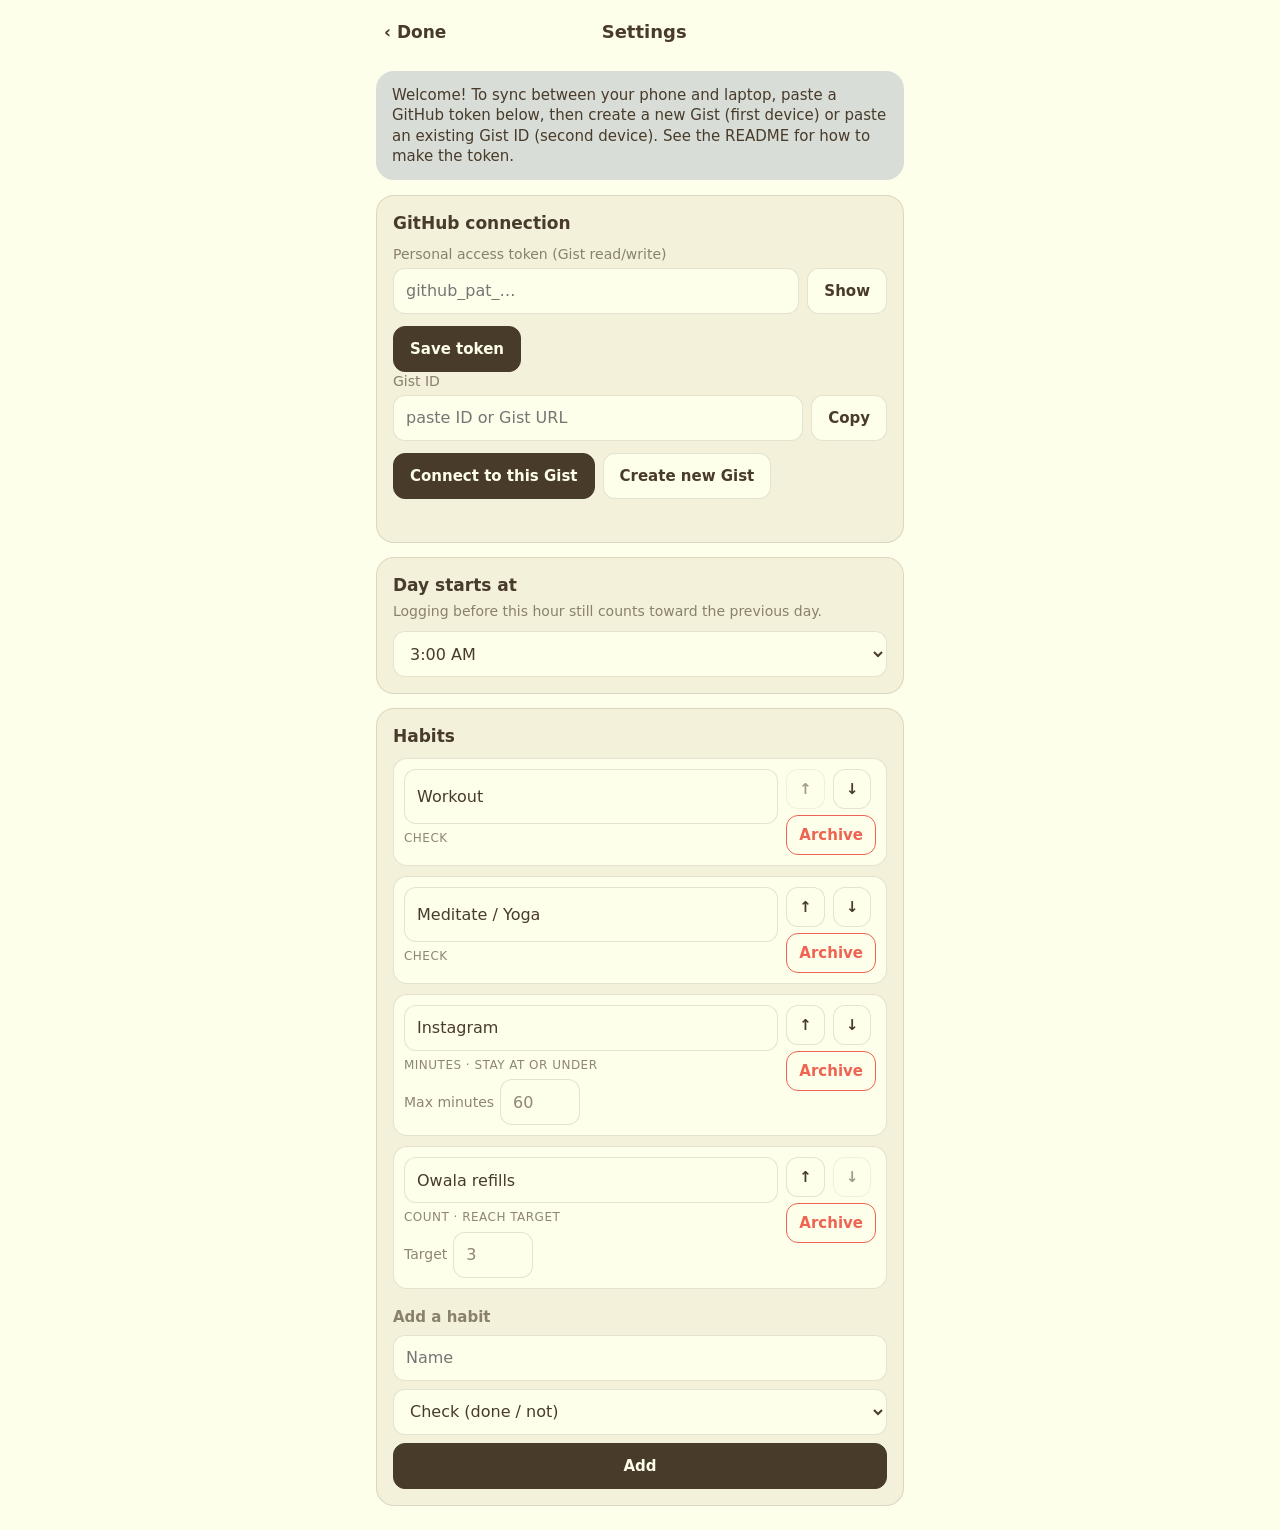
==== index.html @ 45affc0c "commit one" ====
<!doctype html>
<html lang="en">
<head>
  <meta charset="utf-8">
  <!-- viewport-fit=cover lets us draw under the notch; CSS pads with safe-area insets -->
  <meta name="viewport" content="width=device-width, initial-scale=1, viewport-fit=cover">
  <title>Habits</title>
  <meta name="description" content="Personal habit logger">

  <!-- Home-screen / full-screen app behaviour -->
  <link rel="manifest" href="manifest.json">
  <meta name="mobile-web-app-capable" content="yes">
  <meta name="apple-mobile-web-app-capable" content="yes">
  <meta name="apple-mobile-web-app-title" content="Habits">
  <meta name="apple-mobile-web-app-status-bar-style" content="default">
  <meta name="theme-color" content="#FEFFEA" media="(prefers-color-scheme: light)">
  <meta name="theme-color" content="#2B231A" media="(prefers-color-scheme: dark)">
  <meta name="color-scheme" content="light dark">
  <link rel="apple-touch-icon" href="icons/apple-touch-icon.png">
  <link rel="icon" href="icons/icon.svg" type="image/svg+xml">
  <link rel="icon" href="icons/icon-192.png" type="image/png" sizes="192x192">

  <link rel="stylesheet" href="style.css">
  <script type="module" src="app.js"></script>
</head>
<body>
  <!-- ===================== Logger view ===================== -->
  <main id="logger-view" class="view">
    <header class="topbar">
      <button class="sync-pill" id="sync-pill" type="button" aria-live="polite" title="Sync now">
        <span class="sync-dot"></span><span class="sync-text">…</span>
      </button>
      <button class="icon-btn" id="open-settings" type="button" aria-label="Settings">
        <svg viewBox="0 0 24 24" width="22" height="22" aria-hidden="true"><path fill="currentColor" d="M19.4 13a7.5 7.5 0 0 0 0-2l2.1-1.6a.5.5 0 0 0 .1-.6l-2-3.5a.5.5 0 0 0-.6-.2l-2.5 1a7.4 7.4 0 0 0-1.7-1l-.4-2.6a.5.5 0 0 0-.5-.5h-4a.5.5 0 0 0-.5.4l-.4 2.7a7.4 7.4 0 0 0-1.7 1l-2.5-1a.5.5 0 0 0-.6.2l-2 3.5a.5.5 0 0 0 .1.6L4.6 11a7.5 7.5 0 0 0 0 2l-2.1 1.6a.5.5 0 0 0-.1.6l2 3.5c.1.2.4.3.6.2l2.5-1c.5.4 1.1.7 1.7 1l.4 2.6c0 .3.2.5.5.5h4c.3 0 .5-.2.5-.4l.4-2.7c.6-.3 1.2-.6 1.7-1l2.5 1c.2.1.5 0 .6-.2l2-3.5a.5.5 0 0 0-.1-.6L19.4 13zM12 15.5a3.5 3.5 0 1 1 0-7 3.5 3.5 0 0 1 0 7z"/></svg>
      </button>
    </header>

    <nav class="date-nav" aria-label="Choose day">
      <button class="icon-btn big" id="prev-day" type="button" aria-label="Previous day">‹</button>
      <div class="date-label">
        <div class="date-main" id="date-main">Today</div>
        <div class="date-sub" id="date-sub"></div>
      </div>
      <button class="icon-btn big" id="next-day" type="button" aria-label="Next day">›</button>
    </nav>
    <div class="today-row">
      <button class="today-btn" id="today-btn" type="button" hidden>Back to today</button>
    </div>

    <section class="progress" id="progress" aria-live="polite">
      <svg class="ring" viewBox="0 0 120 120" aria-hidden="true">
        <circle class="ring-track" cx="60" cy="60" r="52"></circle>
        <circle class="ring-fill" id="ring-fill" cx="60" cy="60" r="52"></circle>
      </svg>
      <div class="progress-text">
        <div class="progress-count" id="progress-count">0 of 0</div>
        <div class="progress-label" id="progress-label">done</div>
      </div>
    </section>

    <section class="cards" id="cards"></section>
    <p class="hint">Tip: long-press a check habit to mark it “not done”.</p>
  </main>

  <!-- ===================== Settings view ===================== -->
  <main id="settings-view" class="view" hidden>
    <header class="topbar">
      <button class="back-btn" id="close-settings" type="button">‹ Done</button>
      <h1 class="settings-title">Settings</h1>
      <span class="topbar-spacer"></span>
    </header>

    <p class="intro" id="setup-intro" hidden>
      Welcome! To sync between your phone and laptop, paste a GitHub token below,
      then create a new Gist (first device) or paste an existing Gist ID (second device).
      See the README for how to make the token.
    </p>

    <section class="panel">
      <h2>GitHub connection</h2>
      <label class="field">
        <span>Personal access token (Gist read/write)</span>
        <div class="row">
          <input id="token-input" type="password" autocomplete="off" autocapitalize="off" spellcheck="false" placeholder="github_pat_…">
          <button class="btn" id="token-toggle" type="button">Show</button>
        </div>
      </label>
      <button class="btn primary" id="token-save" type="button">Save token</button>

      <label class="field">
        <span>Gist ID</span>
        <div class="row">
          <input id="gist-input" type="text" autocomplete="off" autocapitalize="off" spellcheck="false" placeholder="paste ID or Gist URL">
          <button class="btn" id="gist-copy" type="button">Copy</button>
        </div>
      </label>
      <div class="row wrap">
        <button class="btn primary" id="gist-connect" type="button">Connect to this Gist</button>
        <button class="btn" id="gist-create" type="button">Create new Gist</button>
      </div>
      <p class="msg" id="conn-msg" role="status"></p>
    </section>

    <section class="panel">
      <h2>Day starts at</h2>
      <p class="note">Logging before this hour still counts toward the previous day.</p>
      <select id="day-start"></select>
    </section>

    <section class="panel">
      <h2>Habits</h2>
      <ul class="habit-list" id="habit-list"></ul>

      <h3>Add a habit</h3>
      <form id="add-habit" class="add-habit">
        <input name="name" type="text" placeholder="Name" required maxlength="40">
        <select name="type">
          <option value="check">Check (done / not)</option>
          <option value="count">Count (reach a target)</option>
          <option value="minutes">Minutes (stay under a max)</option>
        </select>
        <input name="goal" type="text" inputmode="numeric" pattern="[0-9]*" placeholder="Target / max" hidden>
        <button class="btn primary" type="submit">Add</button>
      </form>
    </section>
  </main>

  <div class="confetti" id="confetti" aria-hidden="true"></div>
</body>
</html>
---- style.css ----
/* style.css — mobile-first, earthy palette, light + dark.
 *
 * Palette:  brown #493B2A · cream #FEFFEA · green #60935D (done)
 *           slate #8797B2 (progress) · coral #EE6352 (not done / over / error)
 */

:root {
  --bg: #FEFFEA;
  --surface: #F3F1D9;
  --surface-2: #E9E6CB;
  --text: #493B2A;
  --muted: rgba(73, 59, 42, 0.62);
  --border: rgba(73, 59, 42, 0.14);
  --done: #60935D;
  --on-done: #FEFFEA;
  --progress: #8797B2;
  --progress-tint: rgba(135, 151, 178, 0.32);
  --miss: #EE6352;
  --miss-tint: rgba(238, 99, 82, 0.14);
  --radius: 18px;
  --gutter: 16px;
  --shadow: 0 1px 2px rgba(73, 59, 42, 0.08), 0 2px 8px rgba(73, 59, 42, 0.06);
  color-scheme: light dark;
}

@media (prefers-color-scheme: dark) {
  :root {
    --bg: #2B231A;
    --surface: #3A2F22;
    --surface-2: #493B2A;
    --text: #FEFFEA;
    --muted: rgba(254, 255, 234, 0.6);
    --border: rgba(254, 255, 234, 0.12);
    --done: #5C8E59;
    --progress-tint: rgba(135, 151, 178, 0.28);
    --miss-tint: rgba(238, 99, 82, 0.2);
    --shadow: none;
  }
}

* { box-sizing: border-box; }

html { -webkit-text-size-adjust: 100%; }

body {
  margin: 0;
  background: var(--bg);
  color: var(--text);
  font-family: -apple-system, BlinkMacSystemFont, "Segoe UI", Roboto, system-ui, sans-serif;
  font-size: 17px;
  line-height: 1.35;
  -webkit-tap-highlight-color: transparent;
  overscroll-behavior-y: none;
}

button, input, select { font: inherit; color: inherit; }
button { cursor: pointer; }
[hidden] { display: none !important; }

/* Each view pads itself away from the notch, rounded corners and home indicator. */
.view {
  max-width: 560px;
  margin: 0 auto;
  min-height: 100dvh;
  padding:
    calc(env(safe-area-inset-top) + 8px)
    calc(env(safe-area-inset-right) + var(--gutter))
    calc(env(safe-area-inset-bottom) + 24px)
    calc(env(safe-area-inset-left) + var(--gutter));
}

/* ---------- Top bar ---------- */
.topbar {
  display: flex;
  align-items: center;
  justify-content: space-between;
  gap: 8px;
  min-height: 48px;
}

.icon-btn {
  width: 48px; height: 48px;
  display: grid; place-items: center;
  border: 0; border-radius: 50%;
  background: transparent;
  color: var(--text);
}
.icon-btn:active { background: var(--surface-2); }
.icon-btn:disabled { opacity: 0.25; }
.icon-btn.big { font-size: 34px; line-height: 1; padding-bottom: 4px; }

/* Sync status: small and quiet; it only draws attention when something's wrong. */
.sync-pill {
  display: inline-flex; align-items: center; gap: 6px;
  min-height: 32px; padding: 4px 10px;
  border: 0; border-radius: 999px;
  background: transparent;
  color: var(--muted);
  font-size: 13px;
}
.sync-dot { width: 8px; height: 8px; border-radius: 50%; background: var(--done); }
.sync-pill[data-status="saving"] .sync-dot { background: var(--progress); animation: blink 1s infinite; }
.sync-pill[data-status="offline"] .sync-dot { background: var(--muted); }
.sync-pill[data-status="setup"] .sync-dot { background: var(--progress); }
.sync-pill[data-status="error"] { color: var(--miss); background: var(--miss-tint); }
.sync-pill[data-status="error"] .sync-dot { background: var(--miss); }
@keyframes blink { 50% { opacity: 0.3; } }

/* ---------- Date navigation ---------- */
.date-nav {
  display: flex; align-items: center; justify-content: space-between;
  margin-top: 4px;
}
.date-label { text-align: center; }
.date-main { font-size: 26px; font-weight: 700; letter-spacing: -0.01em; }
.date-sub { font-size: 14px; color: var(--muted); }
.today-row { display: flex; justify-content: center; min-height: 36px; }
.today-btn {
  border: 0; border-radius: 999px;
  padding: 6px 16px;
  background: var(--surface-2);
  font-size: 14px; font-weight: 600;
}

/* ---------- Progress ring ---------- */
.progress {
  position: relative;
  width: 148px; height: 148px;
  margin: 4px auto 18px;
  display: grid; place-items: center;
}
.ring { position: absolute; inset: 0; transform: rotate(-90deg); }
.ring circle { fill: none; stroke-width: 10; }
.ring-track { stroke: var(--surface-2); }
.ring-fill {
  stroke: var(--progress);
  stroke-linecap: round;
  stroke-dasharray: 326.73;   /* 2πr, r = 52 */
  stroke-dashoffset: 326.73;
  transition: stroke-dashoffset 0.45s ease, stroke 0.3s;
}
.progress.all-done .ring-fill { stroke: var(--done); }
.progress-text { text-align: center; }
.progress-count { font-size: 26px; font-weight: 700; }
.progress-label { font-size: 14px; color: var(--muted); }
.progress.all-done .progress-label { color: var(--done); font-weight: 600; }
.progress.celebrate { animation: pulse 0.9s ease; }
@keyframes pulse {
  0% { transform: scale(1); }
  35% { transform: scale(1.08); }
  100% { transform: scale(1); }
}

/* ---------- Habit cards ---------- */
.cards { display: grid; gap: 12px; }

.card {
  position: relative;
  overflow: hidden;
  display: flex; align-items: center; gap: 12px;
  min-height: 76px;
  padding: 14px 16px;
  border: 1px solid var(--border);
  border-radius: var(--radius);
  background: var(--surface);
  box-shadow: var(--shadow);
  text-align: left;
  width: 100%;
  transition: background 0.25s, color 0.25s, border-color 0.25s;
  /* No text selection or iOS callout on long-press. */
  -webkit-user-select: none; user-select: none;
  -webkit-touch-callout: none;
}
.card > * { position: relative; } /* stay above the fill layer */
.card-body { flex: 1; min-width: 0; }
.card-name { font-size: 18px; font-weight: 650; }
.card-detail { font-size: 14px; color: var(--muted); margin-top: 2px; }

/* Status badge (circle on the right of check cards). */
.badge {
  flex: none;
  width: 34px; height: 34px;
  border-radius: 50%;
  border: 2.5px solid var(--border);
  display: grid; place-items: center;
  font-size: 18px; font-weight: 700;
}

/* Completed: the whole card turns green. */
.card[data-status="done"] {
  background: var(--done);
  border-color: var(--done);
  color: var(--on-done);
}
.card[data-status="done"] .card-detail { color: rgba(254, 255, 234, 0.85); }
.card[data-status="done"] .badge { border-color: var(--on-done); background: var(--on-done); color: var(--done); }
.card[data-status="done"].pop { animation: pop 0.28s ease; }
@keyframes pop { 50% { transform: scale(1.025); } }

/* Logged but not complete: coral tint (check = "not done", minutes = over the max). */
.card.miss { background: var(--miss-tint); border-color: var(--miss); }
.card.miss .badge { border-color: var(--miss); color: var(--miss); }
.card.miss .card-detail { color: var(--miss); }

.card-check { cursor: pointer; }
.card-check:active { transform: scale(0.99); }

/* Count card fill layer: grows left-to-right toward the target. */
.card-count::before {
  content: "";
  position: absolute; inset: 0;
  width: calc(var(--fill, 0) * 100%);
  background: var(--progress-tint);
  transition: width 0.3s ease;
}
.card-count[data-status="done"]::before { background: transparent; }

.stepper { display: flex; align-items: center; gap: 6px; }
.step-btn {
  width: 56px; height: 56px;
  border: 0; border-radius: 14px;
  background: var(--surface-2);
  font-size: 28px; font-weight: 600; line-height: 1;
}
.step-btn:active { filter: brightness(0.92); }
.step-btn:disabled { opacity: 0.35; }
.card[data-status="done"] .step-btn { background: rgba(254, 255, 234, 0.2); color: var(--on-done); }
.count-value { min-width: 62px; text-align: center; font-size: 20px; font-weight: 700; font-variant-numeric: tabular-nums; }

.minutes-input {
  width: 92px; height: 56px;
  padding: 0 10px;
  border: 1.5px solid var(--border);
  border-radius: 14px;
  background: var(--bg);
  font-size: 22px; font-weight: 700; text-align: center;
  font-variant-numeric: tabular-nums;
  -webkit-user-select: text; user-select: text;
}
.minutes-input:focus { outline: 2px solid var(--progress); outline-offset: 1px; }
.card[data-status="done"] .minutes-input { background: rgba(254, 255, 234, 0.95); color: #493B2A; border-color: transparent; }

.hint { text-align: center; font-size: 13px; color: var(--muted); margin-top: 18px; }
.empty { text-align: center; color: var(--muted); padding: 24px 0; }

/* ---------- Confetti (only when everything is done) ---------- */
.confetti { position: fixed; inset: 0; pointer-events: none; overflow: hidden; z-index: 10; }
.confetti i {
  position: absolute;
  width: 8px; height: 12px;
  border-radius: 2px;
  opacity: 0;
  animation: confetti 1.1s ease-out forwards;
}
@keyframes confetti {
  0% { opacity: 1; transform: translate(0, 0) rotate(0); }
  100% { opacity: 0; transform: translate(var(--dx), var(--dy)) rotate(var(--rot)); }
}
@media (prefers-reduced-motion: reduce) {
  .progress.celebrate, .card.pop { animation: none; }
  .confetti { display: none; }
  .ring-fill, .card, .card-count::before { transition: none; }
}

/* ---------- Settings ---------- */
.back-btn {
  min-height: 44px; padding: 0 8px;
  border: 0; background: transparent;
  font-size: 17px; font-weight: 600; color: var(--text);
}
.settings-title { font-size: 18px; margin: 0; }
.topbar-spacer { width: 70px; }
.intro {
  background: var(--progress-tint);
  border-radius: var(--radius);
  padding: 14px 16px;
  font-size: 15px;
}
.panel {
  background: var(--surface);
  border: 1px solid var(--border);
  border-radius: var(--radius);
  padding: 16px;
  margin-top: 14px;
}
.panel h2 { font-size: 17px; margin: 0 0 10px; }
.panel h3 { font-size: 15px; margin: 18px 0 8px; color: var(--muted); }
.note { font-size: 14px; color: var(--muted); margin: -4px 0 10px; }
.field { display: block; margin-bottom: 12px; }
.field > span { display: block; font-size: 14px; color: var(--muted); margin-bottom: 4px; }
.row { display: flex; gap: 8px; align-items: center; }
.row.wrap { flex-wrap: wrap; }
.panel input[type="text"], .panel input[type="password"], .panel select, .add-habit input, .add-habit select {
  width: 100%;
  min-height: 46px;
  padding: 8px 12px;
  border: 1.5px solid var(--border);
  border-radius: 12px;
  background: var(--bg);
  font-size: 16px; /* >= 16px stops iOS zooming on focus */
}
.row input { flex: 1; min-width: 0; }
.btn {
  min-height: 46px;
  padding: 8px 16px;
  border: 1.5px solid var(--border);
  border-radius: 12px;
  background: var(--bg);
  font-size: 15px; font-weight: 600;
  white-space: nowrap;
}
.btn.primary { background: var(--text); color: var(--bg); border-color: var(--text); }
.btn.danger { color: var(--miss); border-color: var(--miss); }
.btn:disabled { opacity: 0.5; }
.msg { font-size: 14px; min-height: 1.2em; margin: 10px 0 0; }
.msg.error { color: var(--miss); }
.msg.ok { color: var(--done); }

.habit-list { list-style: none; margin: 0; padding: 0; display: grid; gap: 10px; }
.habit-row {
  display: grid;
  grid-template-columns: 1fr auto;
  gap: 8px;
  padding: 10px;
  border: 1px solid var(--border);
  border-radius: 14px;
  background: var(--bg);
}
.habit-row .type { font-size: 12px; color: var(--muted); text-transform: uppercase; letter-spacing: 0.04em; }
.habit-row .goal-field { display: flex; align-items: center; gap: 6px; font-size: 14px; color: var(--muted); }
.habit-row .goal-field input { width: 80px; }
.habit-row .actions { display: flex; flex-direction: column; gap: 6px; }
.habit-row .actions .btn { min-height: 40px; padding: 4px 12px; }
.habit-row .main { display: grid; gap: 6px; min-width: 0; }
.add-habit { display: grid; gap: 8px; }
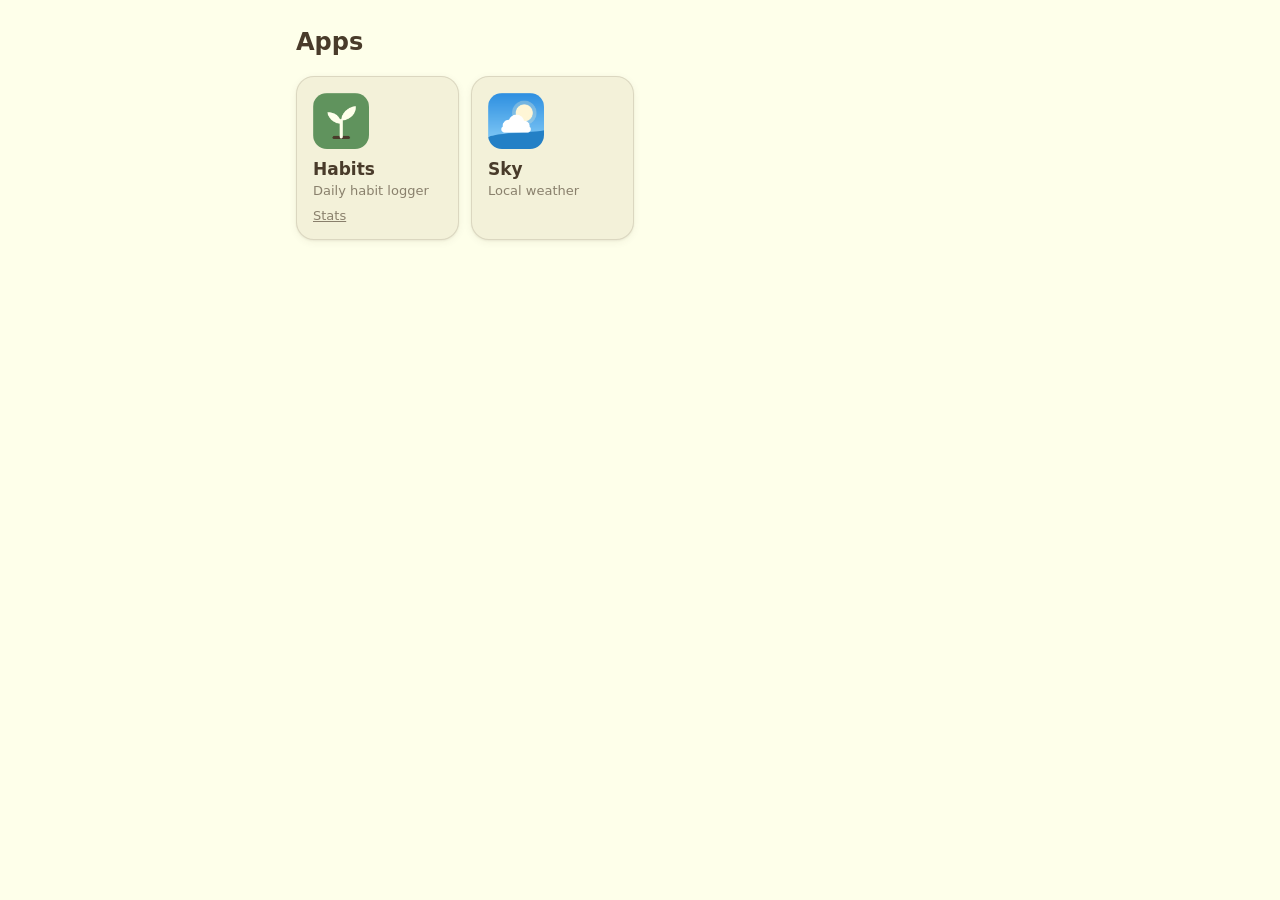
==== commit 51a36cbc: "Restructure into multi-app site; add Sky weather app - Move the habit tracker into habits/ and the p" ====
--- a/index.html
+++ b/index.html
@@ -2,129 +2,100 @@
 <html lang="en">
 <head>
   <meta charset="utf-8">
-  <!-- viewport-fit=cover lets us draw under the notch; CSS pads with safe-area insets -->
   <meta name="viewport" content="width=device-width, initial-scale=1, viewport-fit=cover">
-  <title>Habits</title>
-  <meta name="description" content="Personal habit logger">
-
-  <!-- Home-screen / full-screen app behaviour -->
-  <link rel="manifest" href="manifest.json">
-  <meta name="mobile-web-app-capable" content="yes">
-  <meta name="apple-mobile-web-app-capable" content="yes">
-  <meta name="apple-mobile-web-app-title" content="Habits">
-  <meta name="apple-mobile-web-app-status-bar-style" content="default">
+  <title>Apps</title>
+  <meta name="description" content="Launcher for my personal web apps">
+  <meta name="color-scheme" content="light dark">
   <meta name="theme-color" content="#FEFFEA" media="(prefers-color-scheme: light)">
   <meta name="theme-color" content="#2B231A" media="(prefers-color-scheme: dark)">
-  <meta name="color-scheme" content="light dark">
-  <link rel="apple-touch-icon" href="icons/apple-touch-icon.png">
-  <link rel="icon" href="icons/icon.svg" type="image/svg+xml">
-  <link rel="icon" href="icons/icon-192.png" type="image/png" sizes="192x192">
-
-  <link rel="stylesheet" href="style.css">
-  <script type="module" src="app.js"></script>
+  <link rel="icon" href="habits/icons/icon.svg" type="image/svg+xml">
+  <link rel="stylesheet" href="shared/tokens.css">
+  <style>
+    /* Launcher: a grid of app tiles built from apps.json. */
+    * { box-sizing: border-box; }
+    body {
+      margin: 0;
+      background: var(--bg);
+      color: var(--text);
+      font-family: -apple-system, BlinkMacSystemFont, "Segoe UI", Roboto, system-ui, sans-serif;
+      -webkit-tap-highlight-color: transparent;
+    }
+    main {
+      max-width: 720px;
+      margin: 0 auto;
+      padding:
+        calc(env(safe-area-inset-top) + 28px)
+        calc(env(safe-area-inset-right) + var(--gutter))
+        calc(env(safe-area-inset-bottom) + 28px)
+        calc(env(safe-area-inset-left) + var(--gutter));
+    }
+    h1 { font-size: 24px; margin: 0 0 20px; }
+    .apps { display: grid; grid-template-columns: repeat(auto-fill, minmax(150px, 1fr)); gap: 12px; }
+    .app {
+      display: flex; flex-direction: column; gap: 10px;
+      padding: 16px;
+      border: 1px solid var(--border);
+      border-radius: var(--radius);
+      background: var(--surface);
+      box-shadow: var(--shadow);
+    }
+    .app a.main { display: flex; flex-direction: column; gap: 10px; color: inherit; text-decoration: none; }
+    .app img { width: 56px; height: 56px; border-radius: 14px; }
+    .app .name { font-weight: 650; font-size: 17px; }
+    .app .desc { font-size: 13px; color: var(--muted); margin-top: -6px; }
+    .app .extra { display: flex; gap: 10px; flex-wrap: wrap; font-size: 13px; }
+    .app .extra a { color: var(--muted); }
+    .msg { color: var(--muted); }
+  </style>
 </head>
 <body>
-  <!-- ===================== Logger view ===================== -->
-  <main id="logger-view" class="view">
-    <header class="topbar">
-      <button class="sync-pill" id="sync-pill" type="button" aria-live="polite" title="Sync now">
-        <span class="sync-dot"></span><span class="sync-text">…</span>
-      </button>
-      <button class="icon-btn" id="open-settings" type="button" aria-label="Settings">
-        <svg viewBox="0 0 24 24" width="22" height="22" aria-hidden="true"><path fill="currentColor" d="M19.4 13a7.5 7.5 0 0 0 0-2l2.1-1.6a.5.5 0 0 0 .1-.6l-2-3.5a.5.5 0 0 0-.6-.2l-2.5 1a7.4 7.4 0 0 0-1.7-1l-.4-2.6a.5.5 0 0 0-.5-.5h-4a.5.5 0 0 0-.5.4l-.4 2.7a7.4 7.4 0 0 0-1.7 1l-2.5-1a.5.5 0 0 0-.6.2l-2 3.5a.5.5 0 0 0 .1.6L4.6 11a7.5 7.5 0 0 0 0 2l-2.1 1.6a.5.5 0 0 0-.1.6l2 3.5c.1.2.4.3.6.2l2.5-1c.5.4 1.1.7 1.7 1l.4 2.6c0 .3.2.5.5.5h4c.3 0 .5-.2.5-.4l.4-2.7c.6-.3 1.2-.6 1.7-1l2.5 1c.2.1.5 0 .6-.2l2-3.5a.5.5 0 0 0-.1-.6L19.4 13zM12 15.5a3.5 3.5 0 1 1 0-7 3.5 3.5 0 0 1 0 7z"/></svg>
-      </button>
-    </header>
-
-    <nav class="date-nav" aria-label="Choose day">
-      <button class="icon-btn big" id="prev-day" type="button" aria-label="Previous day">‹</button>
-      <div class="date-label">
-        <div class="date-main" id="date-main">Today</div>
-        <div class="date-sub" id="date-sub"></div>
-      </div>
-      <button class="icon-btn big" id="next-day" type="button" aria-label="Next day">›</button>
-    </nav>
-    <div class="today-row">
-      <button class="today-btn" id="today-btn" type="button" hidden>Back to today</button>
-    </div>
-
-    <section class="progress" id="progress" aria-live="polite">
-      <svg class="ring" viewBox="0 0 120 120" aria-hidden="true">
-        <circle class="ring-track" cx="60" cy="60" r="52"></circle>
-        <circle class="ring-fill" id="ring-fill" cx="60" cy="60" r="52"></circle>
-      </svg>
-      <div class="progress-text">
-        <div class="progress-count" id="progress-count">0 of 0</div>
-        <div class="progress-label" id="progress-label">done</div>
-      </div>
-    </section>
-
-    <section class="cards" id="cards"></section>
-    <p class="hint">Tip: long-press a check habit to mark it “not done”.</p>
+  <main>
+    <h1>Apps</h1>
+    <div class="apps" id="apps"><p class="msg">Loading…</p></div>
   </main>
 
-  <!-- ===================== Settings view ===================== -->
-  <main id="settings-view" class="view" hidden>
-    <header class="topbar">
-      <button class="back-btn" id="close-settings" type="button">‹ Done</button>
-      <h1 class="settings-title">Settings</h1>
-      <span class="topbar-spacer"></span>
-    </header>
-
-    <p class="intro" id="setup-intro" hidden>
-      Welcome! To sync between your phone and laptop, paste a GitHub token below,
-      then create a new Gist (first device) or paste an existing Gist ID (second device).
-      See the README for how to make the token.
-    </p>
-
-    <section class="panel">
-      <h2>GitHub connection</h2>
-      <label class="field">
-        <span>Personal access token (Gist read/write)</span>
-        <div class="row">
-          <input id="token-input" type="password" autocomplete="off" autocapitalize="off" spellcheck="false" placeholder="github_pat_…">
-          <button class="btn" id="token-toggle" type="button">Show</button>
-        </div>
-      </label>
-      <button class="btn primary" id="token-save" type="button">Save token</button>
-
-      <label class="field">
-        <span>Gist ID</span>
-        <div class="row">
-          <input id="gist-input" type="text" autocomplete="off" autocapitalize="off" spellcheck="false" placeholder="paste ID or Gist URL">
-          <button class="btn" id="gist-copy" type="button">Copy</button>
-        </div>
-      </label>
-      <div class="row wrap">
-        <button class="btn primary" id="gist-connect" type="button">Connect to this Gist</button>
-        <button class="btn" id="gist-create" type="button">Create new Gist</button>
-      </div>
-      <p class="msg" id="conn-msg" role="status"></p>
-    </section>
-
-    <section class="panel">
-      <h2>Day starts at</h2>
-      <p class="note">Logging before this hour still counts toward the previous day.</p>
-      <select id="day-start"></select>
-    </section>
-
-    <section class="panel">
-      <h2>Habits</h2>
-      <ul class="habit-list" id="habit-list"></ul>
-
-      <h3>Add a habit</h3>
-      <form id="add-habit" class="add-habit">
-        <input name="name" type="text" placeholder="Name" required maxlength="40">
-        <select name="type">
-          <option value="check">Check (done / not)</option>
-          <option value="count">Count (reach a target)</option>
-          <option value="minutes">Minutes (stay under a max)</option>
-        </select>
-        <input name="goal" type="text" inputmode="numeric" pattern="[0-9]*" placeholder="Target / max" hidden>
-        <button class="btn primary" type="submit">Add</button>
-      </form>
-    </section>
-  </main>
-
-  <div class="confetti" id="confetti" aria-hidden="true"></div>
+  <script type="module">
+    // The app list lives in apps.json, so adding an app never requires editing this page.
+    const box = document.getElementById('apps');
+    try {
+      const res = await fetch('apps.json', { cache: 'no-store' });
+      const apps = await res.json();
+      box.replaceChildren(...apps.map((app) => {
+        const tile = document.createElement('div');
+        tile.className = 'app';
+        const main = document.createElement('a');
+        main.className = 'main';
+        main.href = app.path;
+        const img = document.createElement('img');
+        img.src = app.icon;
+        img.alt = '';
+        const name = document.createElement('div');
+        name.className = 'name';
+        name.textContent = app.name;
+        main.append(img, name);
+        if (app.description) {
+          const desc = document.createElement('div');
+          desc.className = 'desc';
+          desc.textContent = app.description;
+          main.append(desc);
+        }
+        tile.append(main);
+        if (app.links?.length) {
+          const extra = document.createElement('div');
+          extra.className = 'extra';
+          for (const link of app.links) {
+            const a = document.createElement('a');
+            a.href = link.path;
+            a.textContent = link.label;
+            extra.append(a);
+          }
+          tile.append(extra);
+        }
+        return tile;
+      }));
+    } catch {
+      box.innerHTML = '<p class="msg">Couldn’t load apps.json.</p>';
+    }
+  </script>
 </body>
 </html>
--- a/shared/tokens.css
+++ b/shared/tokens.css
@@ -0,0 +1,49 @@
+/* tokens.css — the site-wide palette, shared by every app (link it as
+ * ../shared/tokens.css). Change colors here only.
+ *
+ * Palette:  brown #493B2A · cream #FEFFEA · green #60935D (done)
+ *           slate #8797B2 (progress) · coral #EE6352 (not done / over / error)
+ */
+
+:root {
+  --bg: #FEFFEA;
+  --surface: #F3F1D9;
+  --surface-2: #E9E6CB;
+  --text: #493B2A;
+  --muted: rgba(73, 59, 42, 0.62);
+  --border: rgba(73, 59, 42, 0.14);
+  --done: #60935D;
+  --on-done: #FEFFEA;
+  --progress: #8797B2;
+  --progress-tint: rgba(135, 151, 178, 0.32);
+  --miss: #EE6352;
+  --miss-tint: rgba(238, 99, 82, 0.14);
+  --radius: 18px;
+  --gutter: 16px;
+  --shadow: 0 1px 2px rgba(73, 59, 42, 0.08), 0 2px 8px rgba(73, 59, 42, 0.06);
+  /* Dashboard: grid cells & chart chrome. --miss-cell is a much lighter
+   * coral than --done so the two differ in lightness, not just hue
+   * (validated for red-green colorblindness). */
+  --miss-cell: #F5B8AE;
+  --pending-cell: #E9E6CB;
+  --gridline: rgba(73, 59, 42, 0.12);
+  color-scheme: light dark;
+}
+
+@media (prefers-color-scheme: dark) {
+  :root {
+    --bg: #2B231A;
+    --surface: #3A2F22;
+    --surface-2: #493B2A;
+    --text: #FEFFEA;
+    --muted: rgba(254, 255, 234, 0.6);
+    --border: rgba(254, 255, 234, 0.12);
+    --done: #5C8E59;
+    --progress-tint: rgba(135, 151, 178, 0.28);
+    --miss-tint: rgba(238, 99, 82, 0.2);
+    --shadow: none;
+    --miss-cell: #7A3B33;
+    --pending-cell: #493B2A;
+    --gridline: rgba(254, 255, 234, 0.12);
+  }
+}
